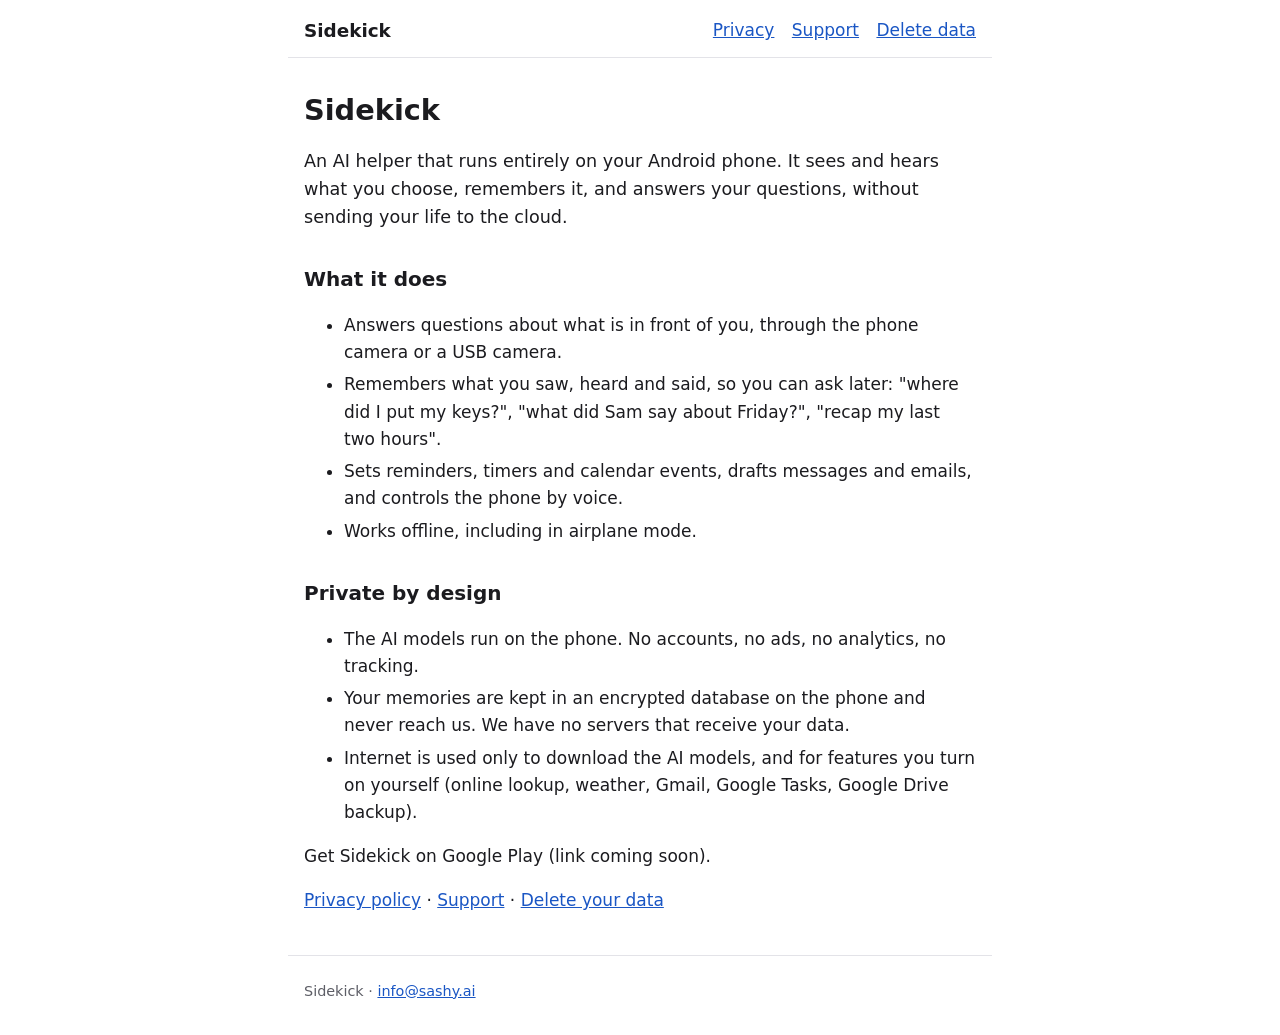
==== index.html @ 6c417186 "Sidekick website: home, privacy, support, delete data Co-Authored-By: Claude Opus 5.5 <noreply@anthr" ====
<!doctype html>
<html lang="en">
<head>
<meta charset="utf-8">
<meta name="viewport" content="width=device-width, initial-scale=1">
<title>Sidekick: a private AI helper on your phone</title>
<link rel="stylesheet" href="/style.css">
</head>
<body>
<header><a href="/" class="brand">Sidekick</a>
<nav><a href="/privacy/">Privacy</a> <a href="/support/">Support</a> <a href="/delete-data/">Delete data</a></nav></header>
<main>
<h1>Sidekick</h1>
<p class="lead">An AI helper that runs entirely on your Android phone. It sees and hears what you
choose, remembers it, and answers your questions, without sending your life to the cloud.</p>
<h2>What it does</h2>
<ul>
<li>Answers questions about what is in front of you, through the phone camera or a USB camera.</li>
<li>Remembers what you saw, heard and said, so you can ask later: "where did I put my keys?",
"what did Sam say about Friday?", "recap my last two hours".</li>
<li>Sets reminders, timers and calendar events, drafts messages and emails, and controls the phone
by voice.</li>
<li>Works offline, including in airplane mode.</li>
</ul>
<h2>Private by design</h2>
<ul>
<li>The AI models run on the phone. No accounts, no ads, no analytics, no tracking.</li>
<li>Your memories are kept in an encrypted database on the phone and never reach us. We have no
servers that receive your data.</li>
<li>Internet is used only to download the AI models, and for features you turn on yourself
(online lookup, weather, Gmail, Google Tasks, Google Drive backup).</li>
</ul>
<p>Get Sidekick on Google Play (link coming soon).</p>
<p><a href="/privacy/">Privacy policy</a> · <a href="/support/">Support</a> ·
<a href="/delete-data/">Delete your data</a></p>
</main>
<footer>Sidekick · <a href="mailto:info@sashy.ai">info@sashy.ai</a></footer>
</body>
</html>
---- style.css ----
:root { color-scheme: light dark; --fg: #1b1b1f; --bg: #ffffff; --muted: #5d5e66; --link: #1a56c4; --line: #e3e3e8; }
@media (prefers-color-scheme: dark) { :root { --fg: #e6e6ea; --bg: #121316; --muted: #a3a4ad; --link: #8ab4ff; --line: #2c2d33; } }
* { box-sizing: border-box; }
body { margin: 0; background: var(--bg); color: var(--fg); font: 17px/1.6 system-ui, -apple-system, "Segoe UI", Roboto, sans-serif; }
header, main, footer { max-width: 44rem; margin: 0 auto; padding: 0 16px; }
header { display: flex; flex-wrap: wrap; gap: 8px 16px; align-items: center; justify-content: space-between; padding-top: 16px; padding-bottom: 12px; border-bottom: 1px solid var(--line); }
.brand { font-weight: 700; font-size: 1.15rem; color: var(--fg); text-decoration: none; }
nav a { margin-left: 12px; }
nav a:first-child { margin-left: 0; }
a { color: var(--link); }
a:focus-visible { outline: 2px solid var(--link); outline-offset: 2px; }
h1 { font-size: 1.8rem; line-height: 1.25; margin: 1.2em 0 0.5em; }
h2 { font-size: 1.25rem; margin: 1.6em 0 0.4em; }
.lead { font-size: 1.1rem; }
li { margin: 0.3em 0; }
code { font-size: 0.9em; }
footer { color: var(--muted); font-size: 0.9rem; padding-top: 24px; padding-bottom: 32px; border-top: 1px solid var(--line); margin-top: 40px; }
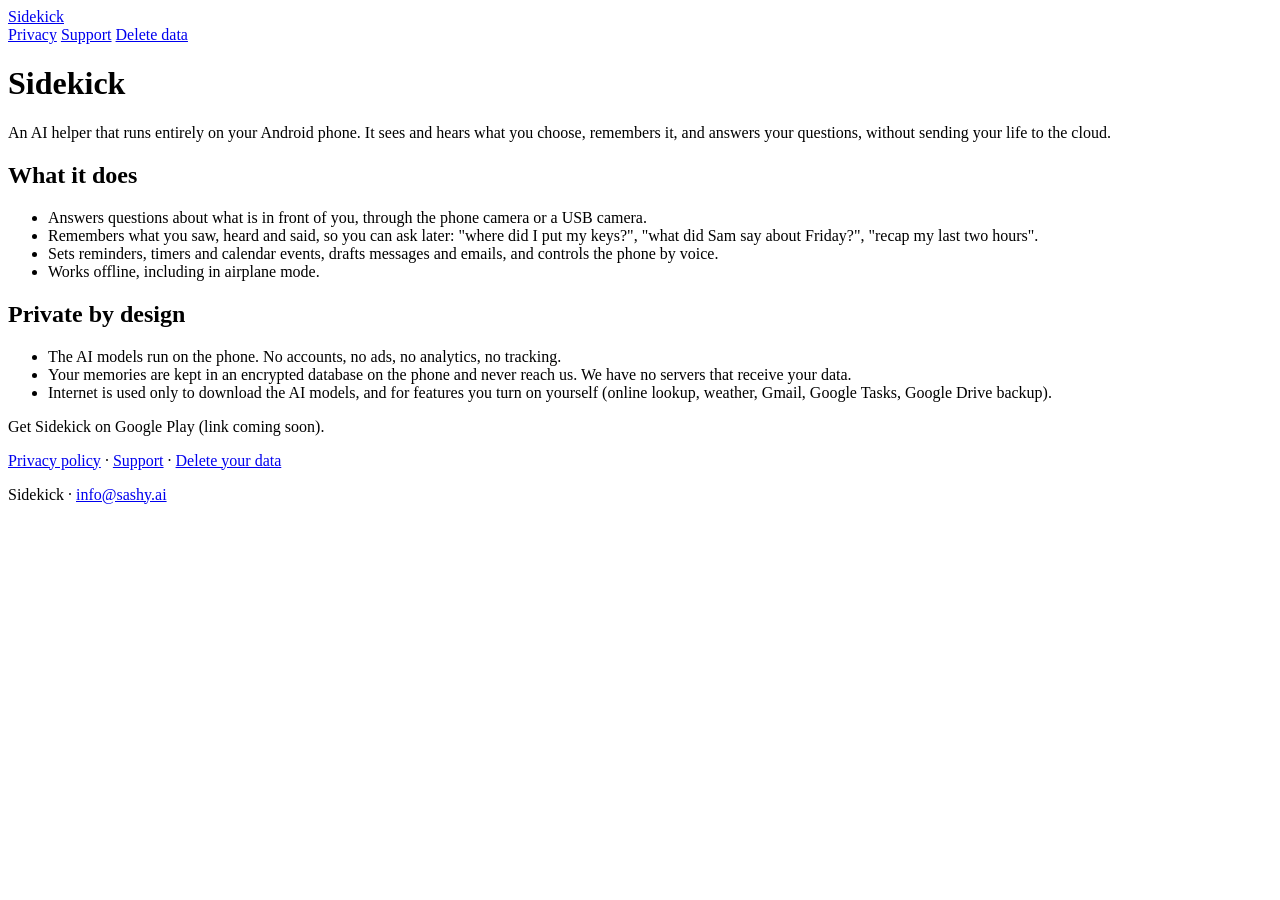
==== commit 248de4e3: "Serve at robert-whiteley.github.io/sidekick-site (no custom domain) Co-Authored-By: Claude Opus 5.5 " ====
--- a/index.html
+++ b/index.html
@@ -4,11 +4,11 @@
 <meta charset="utf-8">
 <meta name="viewport" content="width=device-width, initial-scale=1">
 <title>Sidekick: a private AI helper on your phone</title>
-<link rel="stylesheet" href="/style.css">
+<link rel="stylesheet" href="/sidekick-site/style.css">
 </head>
 <body>
-<header><a href="/" class="brand">Sidekick</a>
-<nav><a href="/privacy/">Privacy</a> <a href="/support/">Support</a> <a href="/delete-data/">Delete data</a></nav></header>
+<header><a href="/sidekick-site/" class="brand">Sidekick</a>
+<nav><a href="/sidekick-site/privacy/">Privacy</a> <a href="/sidekick-site/support/">Support</a> <a href="/sidekick-site/delete-data/">Delete data</a></nav></header>
 <main>
 <h1>Sidekick</h1>
 <p class="lead">An AI helper that runs entirely on your Android phone. It sees and hears what you
@@ -31,8 +31,8 @@
 (online lookup, weather, Gmail, Google Tasks, Google Drive backup).</li>
 </ul>
 <p>Get Sidekick on Google Play (link coming soon).</p>
-<p><a href="/privacy/">Privacy policy</a> · <a href="/support/">Support</a> ·
-<a href="/delete-data/">Delete your data</a></p>
+<p><a href="/sidekick-site/privacy/">Privacy policy</a> · <a href="/sidekick-site/support/">Support</a> ·
+<a href="/sidekick-site/delete-data/">Delete your data</a></p>
 </main>
 <footer>Sidekick · <a href="mailto:info@sashy.ai">info@sashy.ai</a></footer>
 </body>
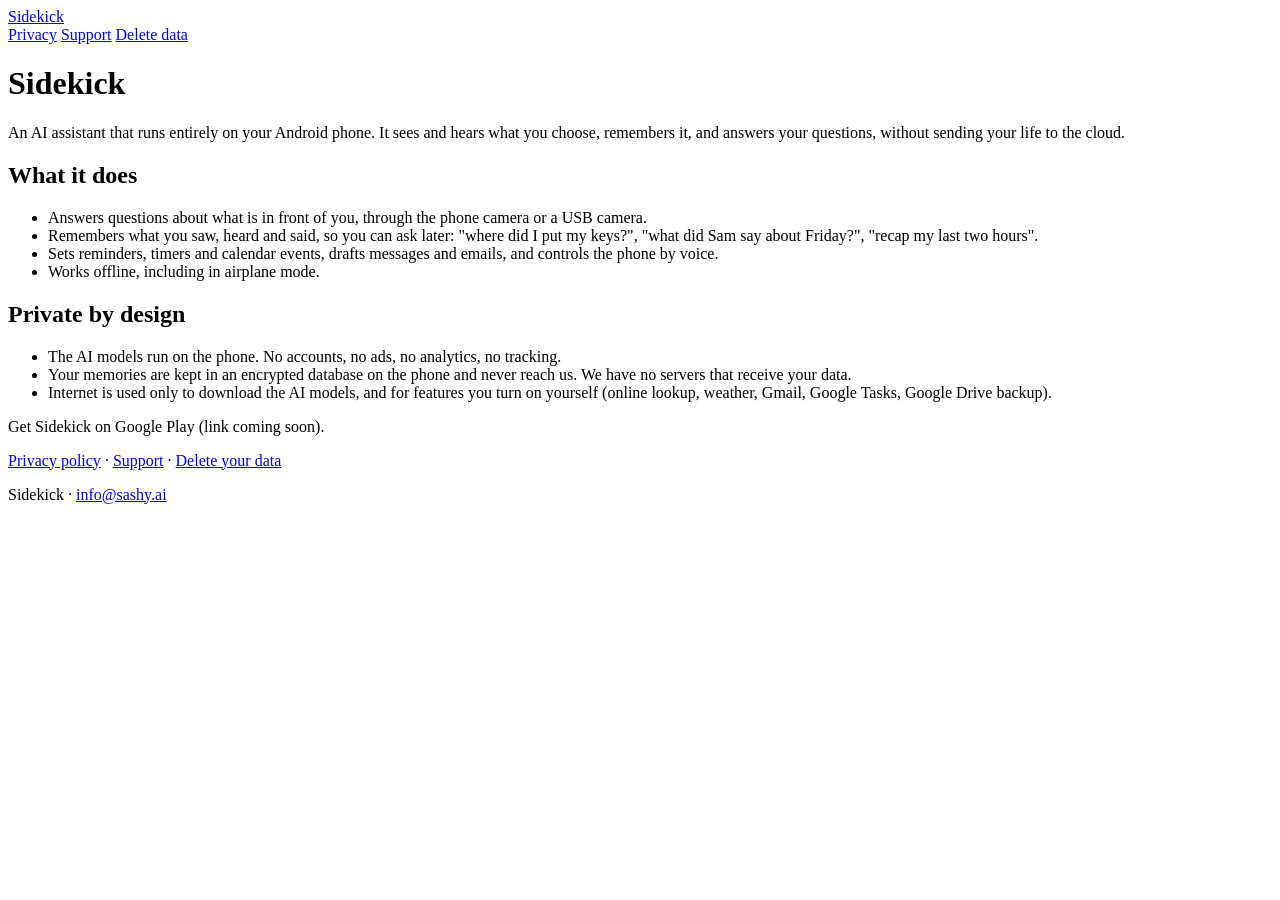
==== commit abe1f636: "AI assistant wording Co-Authored-By: Claude Opus 5.5 <noreply@anthropic.com>" ====
--- a/index.html
+++ b/index.html
@@ -3,7 +3,7 @@
 <head>
 <meta charset="utf-8">
 <meta name="viewport" content="width=device-width, initial-scale=1">
-<title>Sidekick: a private AI helper on your phone</title>
+<title>Sidekick: a private AI assistant on your phone</title>
 <link rel="stylesheet" href="/sidekick-site/style.css">
 </head>
 <body>
@@ -11,7 +11,7 @@
 <nav><a href="/sidekick-site/privacy/">Privacy</a> <a href="/sidekick-site/support/">Support</a> <a href="/sidekick-site/delete-data/">Delete data</a></nav></header>
 <main>
 <h1>Sidekick</h1>
-<p class="lead">An AI helper that runs entirely on your Android phone. It sees and hears what you
+<p class="lead">An AI assistant that runs entirely on your Android phone. It sees and hears what you
 choose, remembers it, and answers your questions, without sending your life to the cloud.</p>
 <h2>What it does</h2>
 <ul>
